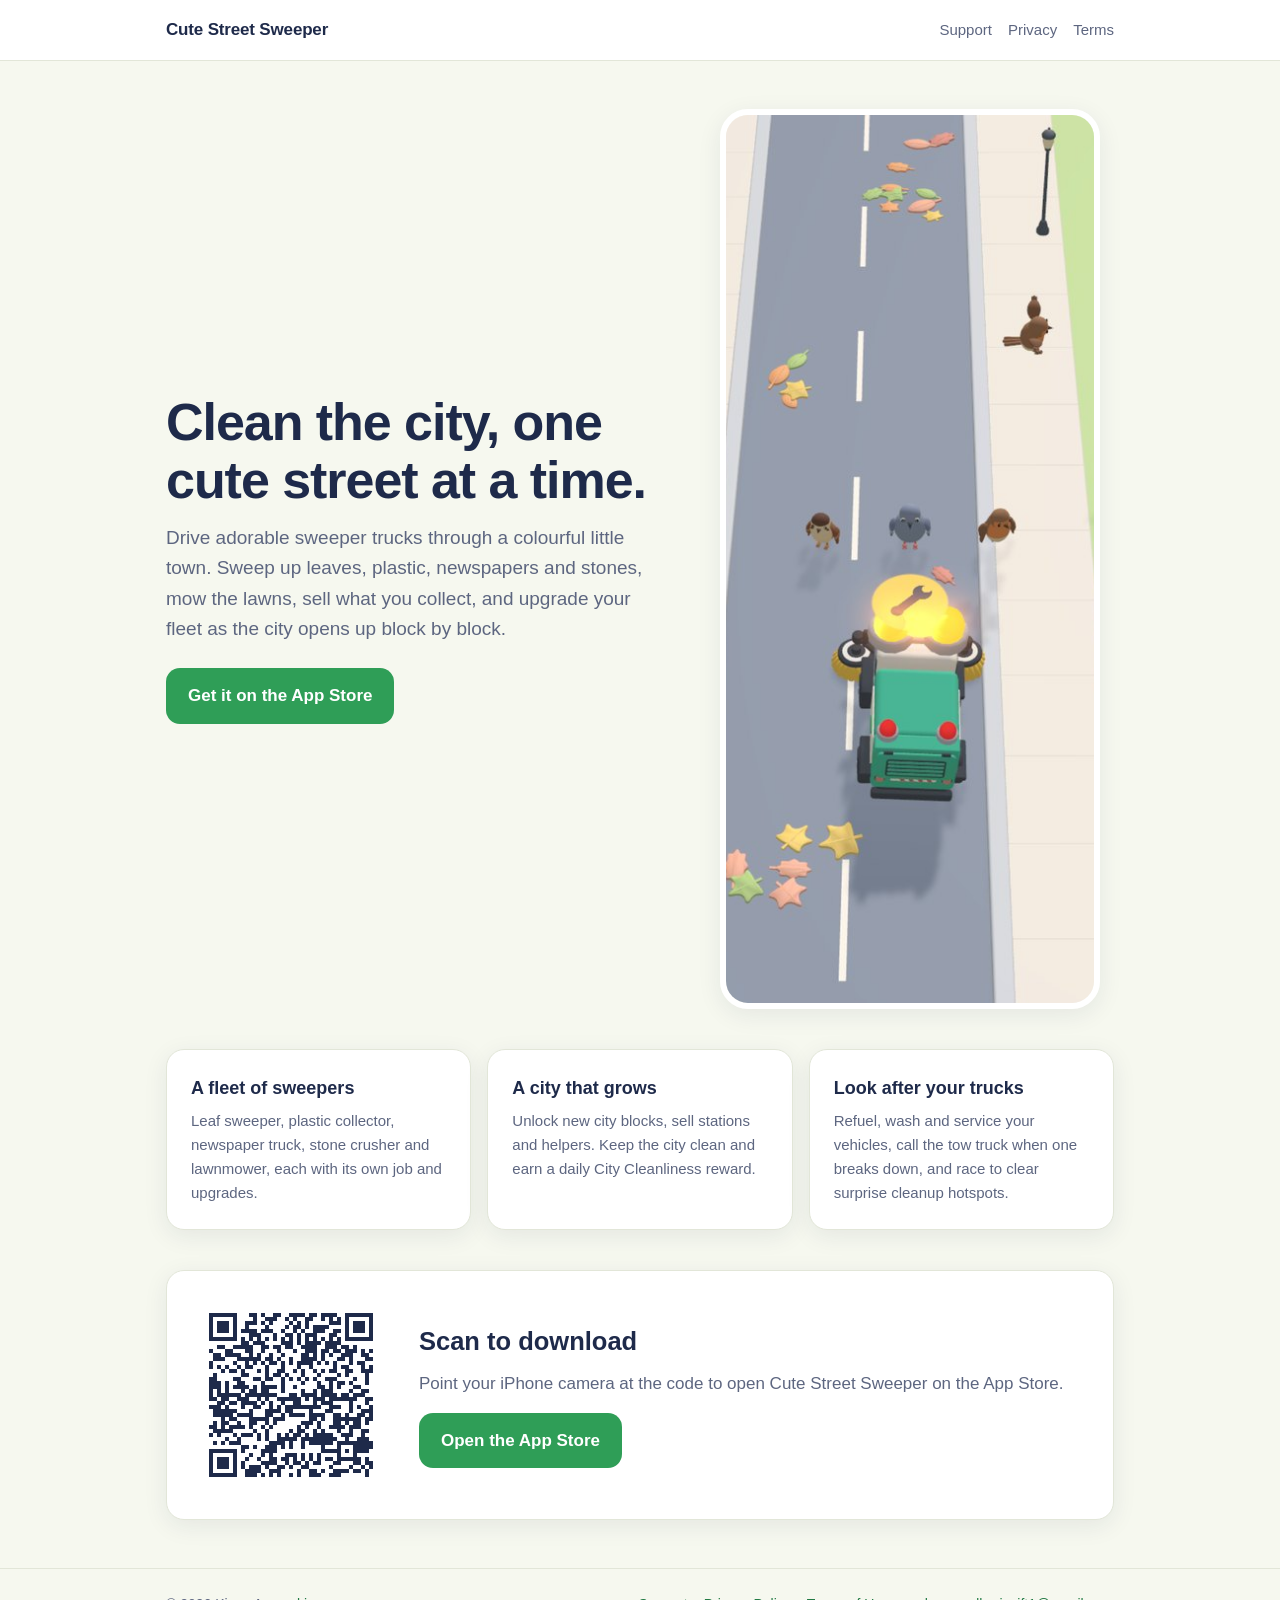
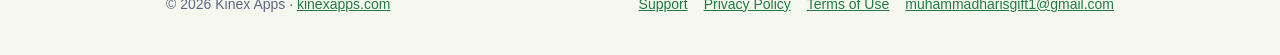
==== index.html @ dd7b42d6 "Add Cute Street Sweeper website: home with App Store QR code, privacy policy, terms of use, support " ====
<!doctype html>
<html lang="en">
<head>
  <meta charset="utf-8">
  <meta name="viewport" content="width=device-width, initial-scale=1">
  <title>Cute Street Sweeper</title>
  <meta name="description" content="Cute Street Sweeper is a relaxing city-cleaning game for iPhone and iPad: drive cute sweeper trucks, clear leaves, plastic, newspapers and stones, and keep the whole city sparkling.">
  <link rel="stylesheet" href="assets/style.css">
</head>
<body>
  <header class="site">
    <div class="wrap">
      <a class="brand" href="./">Cute Street Sweeper</a>
      <nav class="top" aria-label="Main">
        <a href="support/">Support</a>
        <a href="privacy/">Privacy</a>
        <a href="terms/">Terms</a>
      </nav>
    </div>
  </header>

  <main class="wrap">
    <section class="hero">
      <div>
        <h1>Clean the city, one cute street at a time.</h1>
        <p class="lead">Drive adorable sweeper trucks through a colourful little town. Sweep up leaves, plastic, newspapers and stones, mow the lawns, sell what you collect, and upgrade your fleet as the city opens up block by block.</p>
        <a class="cta" href="download/">Get it on the App Store</a>
      </div>
      <img class="shot" src="assets/hero.jpg" alt="A green sweeper truck driving down a leafy street in Cute Street Sweeper, with three small birds on the road ahead" width="720" height="900">
    </section>

    <section class="grid3" aria-label="Features">
      <div class="card">
        <h3>A fleet of sweepers</h3>
        <p>Leaf sweeper, plastic collector, newspaper truck, stone crusher and lawnmower, each with its own job and upgrades.</p>
      </div>
      <div class="card">
        <h3>A city that grows</h3>
        <p>Unlock new city blocks, sell stations and helpers. Keep the city clean and earn a daily City Cleanliness reward.</p>
      </div>
      <div class="card">
        <h3>Look after your trucks</h3>
        <p>Refuel, wash and service your vehicles, call the tow truck when one breaks down, and race to clear surprise cleanup hotspots.</p>
      </div>
    </section>

    <section class="card download" aria-labelledby="dl">
      <img src="assets/qr-app-store.png" alt="QR code that opens Cute Street Sweeper on the App Store" width="200" height="200">
      <div>
        <h2 id="dl">Scan to download</h2>
        <p>Point your iPhone camera at the code to open Cute Street Sweeper on the App Store.</p>
        <a class="cta" href="download/">Open the App Store</a>
      </div>
    </section>
  </main>

  <footer class="site">
    <div class="wrap">
      <span>&copy; 2026 Kinex Apps &middot; <a href="https://kinexapps.com/">kinexapps.com</a></span>
      <nav aria-label="Legal">
        <a href="support/">Support</a>
        <a href="privacy/">Privacy Policy</a>
        <a href="terms/">Terms of Use</a>
        <a href="mailto:muhammadharisgift1@gmail.com">muhammadharisgift1@gmail.com</a>
      </nav>
    </div>
  </footer>
</body>
</html>
---- assets/style.css ----
:root {
  --bg: #f6f8ef;
  --surface: #ffffff;
  --ink: #1e2a4a;
  --muted: #5d6680;
  --line: #e2e6d8;
  --accent: #2f9e57;
  --accent-ink: #ffffff;
  --accent-soft: #e3f4e6;
  --link: #227a44;
  --radius: 18px;
  --shadow: 0 6px 24px rgba(30, 42, 74, 0.08);
  color-scheme: light;
}
@media (prefers-color-scheme: dark) {
  :root {
    --bg: #12161f;
    --surface: #1b2130;
    --ink: #eef1f7;
    --muted: #a7b0c4;
    --line: #2b3346;
    --accent: #4cc477;
    --accent-ink: #0d1a12;
    --accent-soft: #1f3a2a;
    --link: #74d69a;
    --shadow: 0 6px 24px rgba(0, 0, 0, 0.35);
    color-scheme: dark;
  }
}
* { box-sizing: border-box; }
html { -webkit-text-size-adjust: 100%; }
body {
  margin: 0;
  background: var(--bg);
  color: var(--ink);
  font: 17px/1.6 -apple-system, BlinkMacSystemFont, "SF Pro Text", "Segoe UI", Roboto, Helvetica, Arial, sans-serif;
}
a { color: var(--link); }
a:focus-visible, button:focus-visible { outline: 3px solid var(--accent); outline-offset: 2px; border-radius: 6px; }
.wrap { max-width: 980px; margin: 0 auto; padding: 0 16px; }
header.site {
  border-bottom: 1px solid var(--line);
  background: var(--surface);
}
header.site .wrap { display: flex; align-items: center; justify-content: space-between; gap: 12px; min-height: 60px; flex-wrap: wrap; }
.brand { font-weight: 800; text-decoration: none; color: var(--ink); letter-spacing: -0.01em; }
nav.top { display: flex; gap: 16px; flex-wrap: wrap; font-size: 15px; }
nav.top a { text-decoration: none; color: var(--muted); }
nav.top a:hover, nav.top a[aria-current="page"] { color: var(--ink); }

.hero { display: grid; grid-template-columns: 1.1fr 0.9fr; gap: 40px; align-items: center; padding: 48px 0 32px; }
.hero h1 { font-size: clamp(34px, 6vw, 52px); line-height: 1.1; margin: 0 0 14px; letter-spacing: -0.02em; }
.hero p.lead { font-size: 19px; color: var(--muted); margin: 0 0 24px; max-width: 34em; }
.hero img.shot { width: 100%; max-width: 380px; justify-self: center; border-radius: 28px; box-shadow: var(--shadow); border: 6px solid var(--surface); aspect-ratio: 4 / 5; object-fit: cover; }
.cta { display: inline-flex; align-items: center; gap: 10px; background: var(--accent); color: var(--accent-ink); text-decoration: none; font-weight: 700; padding: 14px 22px; border-radius: 14px; }
.cta:hover { filter: brightness(1.05); }

.card { background: var(--surface); border: 1px solid var(--line); border-radius: var(--radius); box-shadow: var(--shadow); padding: 24px; }
.grid3 { display: grid; grid-template-columns: repeat(3, 1fr); gap: 16px; margin: 8px 0 40px; }
.grid3 h3 { margin: 0 0 6px; font-size: 18px; }
.grid3 p { margin: 0; color: var(--muted); font-size: 15px; }

.download { display: grid; grid-template-columns: auto 1fr; gap: 28px; align-items: center; margin-bottom: 48px; }
.download img { width: 200px; height: 200px; border-radius: 12px; background: #fff; padding: 6px; }
.download h2 { margin: 0 0 8px; }
.download p { margin: 0 0 16px; color: var(--muted); }

main.doc { padding: 32px 0 56px; }
main.doc .card { padding: 28px 24px; }
main.doc h1 { font-size: clamp(28px, 5vw, 38px); line-height: 1.15; margin: 0 0 4px; }
main.doc .updated { color: var(--muted); margin: 0 0 24px; font-size: 15px; }
main.doc h2 { font-size: 21px; margin: 28px 0 8px; }
main.doc p, main.doc li { max-width: 46em; }
main.doc ul { padding-left: 22px; }
.note { background: var(--accent-soft); border-radius: 12px; padding: 14px 16px; }

footer.site { border-top: 1px solid var(--line); padding: 24px 0 40px; color: var(--muted); font-size: 14px; }
footer.site .wrap { display: flex; flex-wrap: wrap; gap: 8px 20px; justify-content: space-between; }
footer.site nav { display: flex; flex-wrap: wrap; gap: 8px 16px; }

@media (max-width: 760px) {
  .hero { grid-template-columns: 1fr; gap: 28px; padding-top: 32px; }
  .hero img.shot { max-width: 300px; }
  .grid3 { grid-template-columns: 1fr; }
  .download { grid-template-columns: 1fr; justify-items: center; text-align: center; }
}
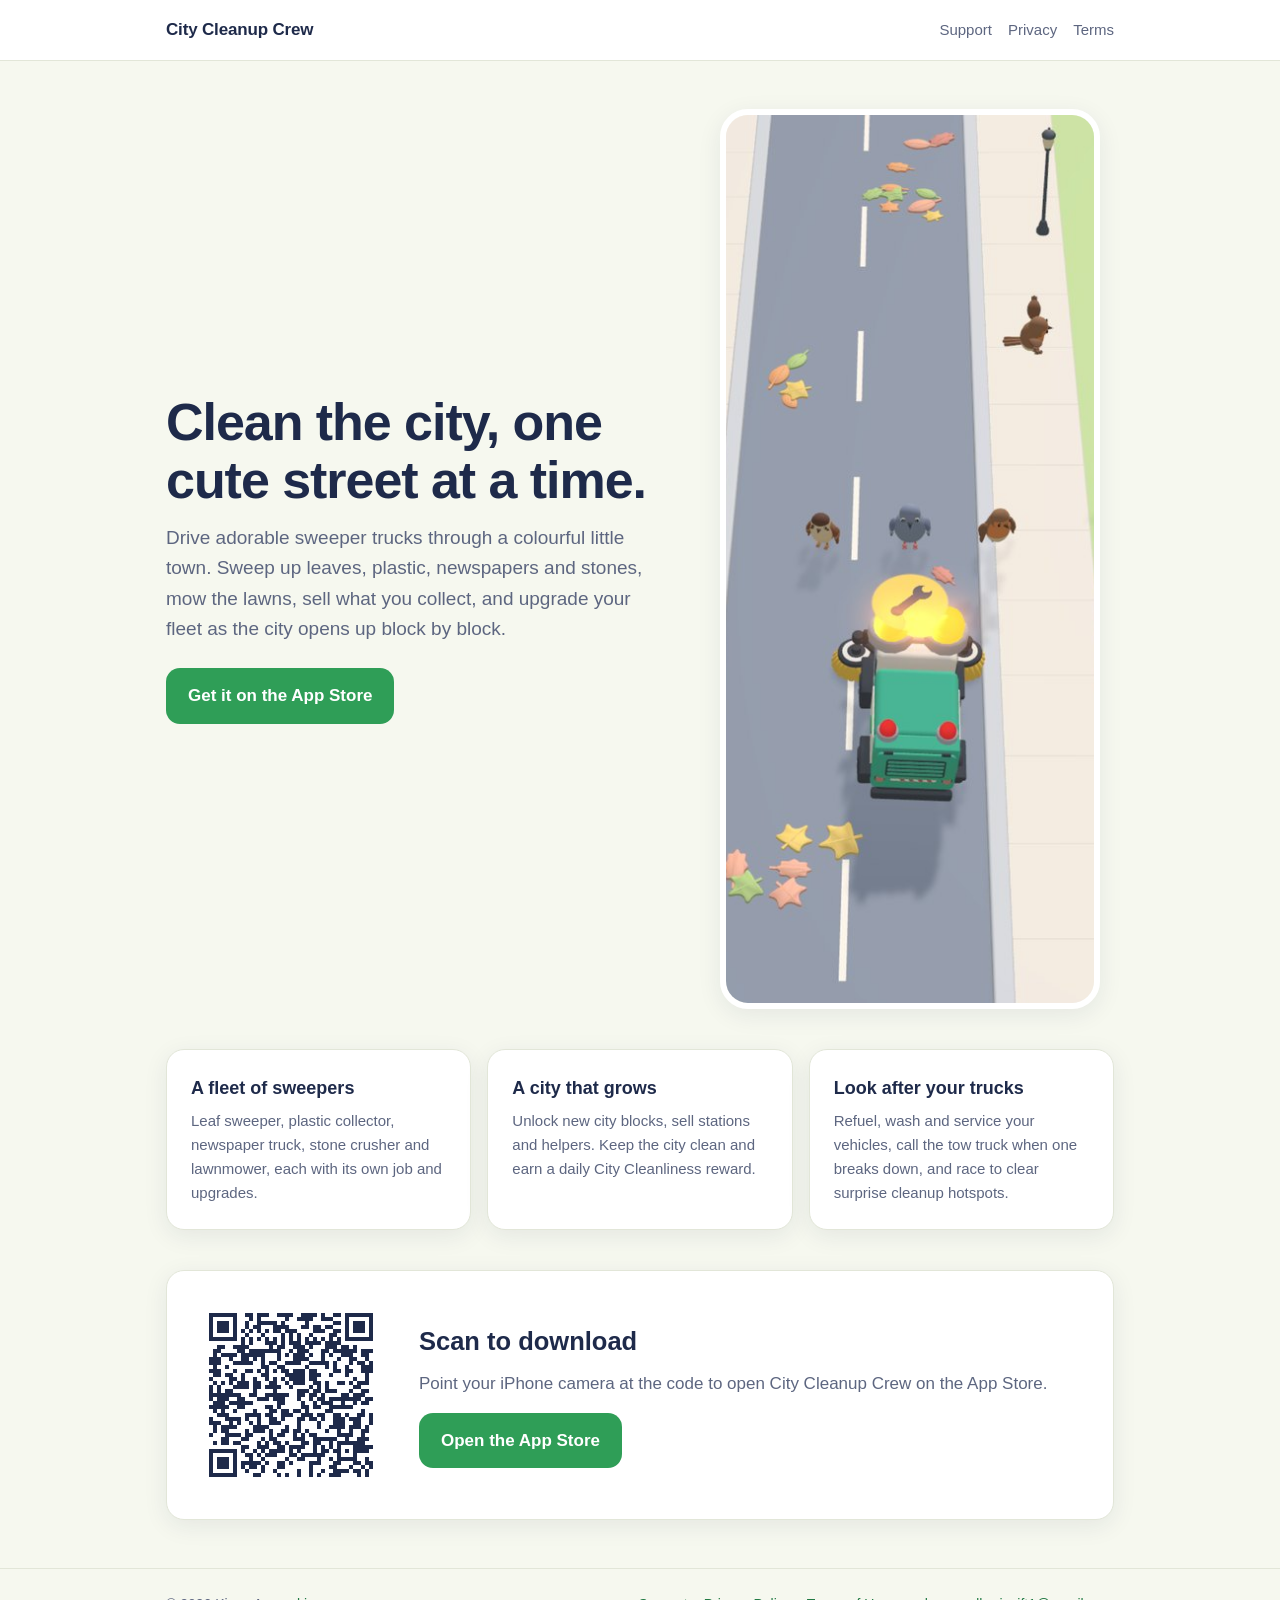
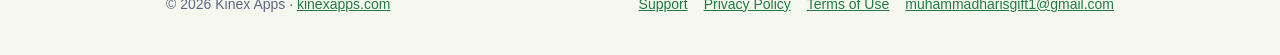
==== commit e17d15ec: "Rename the game to City Cleanup Crew: page text, URLs and a new QR code Co-Authored-By: Claude Opus " ====
--- a/index.html
+++ b/index.html
@@ -3,14 +3,14 @@
 <head>
   <meta charset="utf-8">
   <meta name="viewport" content="width=device-width, initial-scale=1">
-  <title>Cute Street Sweeper</title>
-  <meta name="description" content="Cute Street Sweeper is a relaxing city-cleaning game for iPhone and iPad: drive cute sweeper trucks, clear leaves, plastic, newspapers and stones, and keep the whole city sparkling.">
+  <title>City Cleanup Crew</title>
+  <meta name="description" content="City Cleanup Crew is a relaxing city-cleaning game for iPhone and iPad: drive cute sweeper trucks, clear leaves, plastic, newspapers and stones, and keep the whole city sparkling.">
   <link rel="stylesheet" href="assets/style.css">
 </head>
 <body>
   <header class="site">
     <div class="wrap">
-      <a class="brand" href="./">Cute Street Sweeper</a>
+      <a class="brand" href="./">City Cleanup Crew</a>
       <nav class="top" aria-label="Main">
         <a href="support/">Support</a>
         <a href="privacy/">Privacy</a>
@@ -26,7 +26,7 @@
         <p class="lead">Drive adorable sweeper trucks through a colourful little town. Sweep up leaves, plastic, newspapers and stones, mow the lawns, sell what you collect, and upgrade your fleet as the city opens up block by block.</p>
         <a class="cta" href="download/">Get it on the App Store</a>
       </div>
-      <img class="shot" src="assets/hero.jpg" alt="A green sweeper truck driving down a leafy street in Cute Street Sweeper, with three small birds on the road ahead" width="720" height="900">
+      <img class="shot" src="assets/hero.jpg" alt="A green sweeper truck driving down a leafy street in City Cleanup Crew, with three small birds on the road ahead" width="720" height="900">
     </section>
 
     <section class="grid3" aria-label="Features">
@@ -45,10 +45,10 @@
     </section>
 
     <section class="card download" aria-labelledby="dl">
-      <img src="assets/qr-app-store.png" alt="QR code that opens Cute Street Sweeper on the App Store" width="200" height="200">
+      <img src="assets/qr-app-store.png" alt="QR code that opens City Cleanup Crew on the App Store" width="200" height="200">
       <div>
         <h2 id="dl">Scan to download</h2>
-        <p>Point your iPhone camera at the code to open Cute Street Sweeper on the App Store.</p>
+        <p>Point your iPhone camera at the code to open City Cleanup Crew on the App Store.</p>
         <a class="cta" href="download/">Open the App Store</a>
       </div>
     </section>
